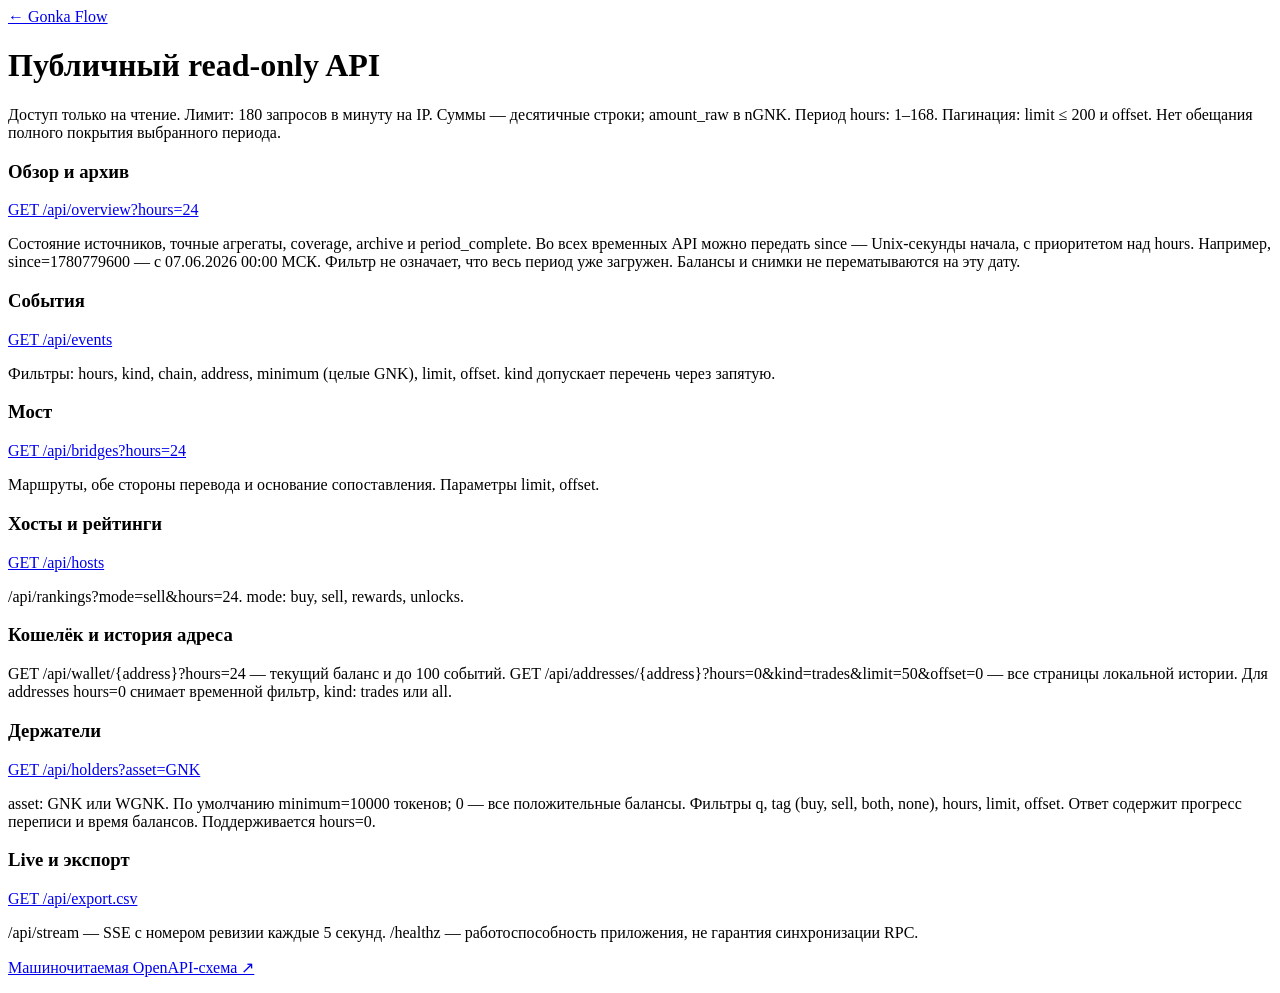
==== app/static/api.html @ 1b66ba34 "Build WGNK mint and market monitor with sortable trades and free Render seed" ====
<!doctype html><html lang="ru"><head><meta charset="utf-8"><meta name="viewport" content="width=device-width,initial-scale=1"><meta name="color-scheme" content="dark light"><script src="/static/theme.js"></script><link rel="stylesheet" href="/static/style.css"><link rel="stylesheet" href="/static/theme.css"><title>Gonka Flow · API</title></head><body><main class="methodology"><a href="/">← Gonka Flow</a><h1>Публичный read-only API</h1><p class="drawer-note">Доступ только на чтение. Лимит: 180 запросов в минуту на IP. Суммы — десятичные строки; amount_raw в nGNK. Период hours: 1–168. Пагинация: limit ≤ 200 и offset. Нет обещания полного покрытия выбранного периода.</p><div class="method-grid">
<article><h3>Обзор и архив</h3><a href="/api/overview?hours=24">GET /api/overview?hours=24</a><p>Состояние источников, точные агрегаты, coverage, archive и period_complete. Во всех временных API можно передать since — Unix-секунды начала, с приоритетом над hours. Например, since=1780779600 — с 07.06.2026 00:00 МСК. Фильтр не означает, что весь период уже загружен. Балансы и снимки не перематываются на эту дату.</p></article>
<article><h3>События</h3><a href="/api/events?hours=24&amp;limit=50">GET /api/events</a><p>Фильтры: hours, kind, chain, address, minimum (целые GNK), limit, offset. kind допускает перечень через запятую.</p></article>
<article><h3>Мост</h3><a href="/api/bridges?hours=24">GET /api/bridges?hours=24</a><p>Маршруты, обе стороны перевода и основание сопоставления. Параметры limit, offset.</p></article>
<article><h3>Хосты и рейтинги</h3><a href="/api/hosts">GET /api/hosts</a><p>/api/rankings?mode=sell&amp;hours=24. mode: buy, sell, rewards, unlocks.</p></article>
<article><h3>Кошелёк и история адреса</h3><p>GET /api/wallet/{address}?hours=24 — текущий баланс и до 100 событий. GET /api/addresses/{address}?hours=0&amp;kind=trades&amp;limit=50&amp;offset=0 — все страницы локальной истории. Для addresses hours=0 снимает временной фильтр, kind: trades или all.</p></article>
<article><h3>Держатели</h3><a href="/api/holders?asset=GNK&amp;minimum=10000">GET /api/holders?asset=GNK</a><p>asset: GNK или WGNK. По умолчанию minimum=10000 токенов; 0 — все положительные балансы. Фильтры q, tag (buy, sell, both, none), hours, limit, offset. Ответ содержит прогресс переписи и время балансов. Поддерживается hours=0.</p></article>
<article><h3>Live и экспорт</h3><a href="/api/export.csv?hours=24">GET /api/export.csv</a><p>/api/stream — SSE с номером ревизии каждые 5 секунд. /healthz — работоспособность приложения, не гарантия синхронизации RPC.</p></article></div><p class="drawer-note"><a href="/openapi.json">Машиночитаемая OpenAPI-схема ↗</a></p></main></body></html>
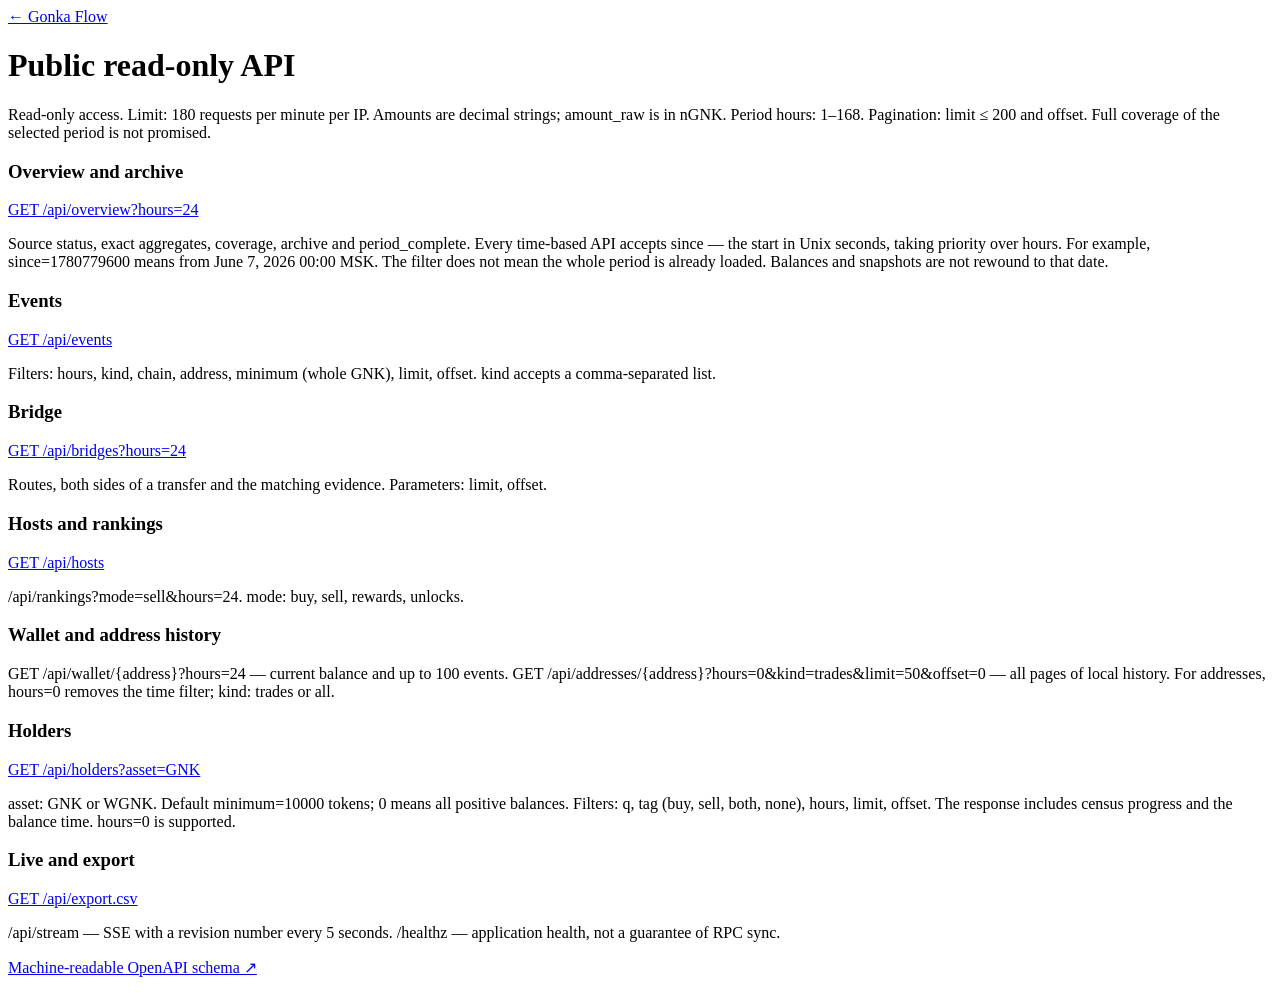
==== commit 165627e4: "Translate the project to English Interface, backend messages, docs, tests and check scripts. Numbers" ====
--- a/app/static/api.html
+++ b/app/static/api.html
@@ -1,8 +1,8 @@
-<!doctype html><html lang="ru"><head><meta charset="utf-8"><meta name="viewport" content="width=device-width,initial-scale=1"><meta name="color-scheme" content="dark light"><script src="/static/theme.js"></script><link rel="stylesheet" href="/static/style.css"><link rel="stylesheet" href="/static/theme.css"><title>Gonka Flow · API</title></head><body><main class="methodology"><a href="/">← Gonka Flow</a><h1>Публичный read-only API</h1><p class="drawer-note">Доступ только на чтение. Лимит: 180 запросов в минуту на IP. Суммы — десятичные строки; amount_raw в nGNK. Период hours: 1–168. Пагинация: limit ≤ 200 и offset. Нет обещания полного покрытия выбранного периода.</p><div class="method-grid">
-<article><h3>Обзор и архив</h3><a href="/api/overview?hours=24">GET /api/overview?hours=24</a><p>Состояние источников, точные агрегаты, coverage, archive и period_complete. Во всех временных API можно передать since — Unix-секунды начала, с приоритетом над hours. Например, since=1780779600 — с 07.06.2026 00:00 МСК. Фильтр не означает, что весь период уже загружен. Балансы и снимки не перематываются на эту дату.</p></article>
-<article><h3>События</h3><a href="/api/events?hours=24&amp;limit=50">GET /api/events</a><p>Фильтры: hours, kind, chain, address, minimum (целые GNK), limit, offset. kind допускает перечень через запятую.</p></article>
-<article><h3>Мост</h3><a href="/api/bridges?hours=24">GET /api/bridges?hours=24</a><p>Маршруты, обе стороны перевода и основание сопоставления. Параметры limit, offset.</p></article>
-<article><h3>Хосты и рейтинги</h3><a href="/api/hosts">GET /api/hosts</a><p>/api/rankings?mode=sell&amp;hours=24. mode: buy, sell, rewards, unlocks.</p></article>
-<article><h3>Кошелёк и история адреса</h3><p>GET /api/wallet/{address}?hours=24 — текущий баланс и до 100 событий. GET /api/addresses/{address}?hours=0&amp;kind=trades&amp;limit=50&amp;offset=0 — все страницы локальной истории. Для addresses hours=0 снимает временной фильтр, kind: trades или all.</p></article>
-<article><h3>Держатели</h3><a href="/api/holders?asset=GNK&amp;minimum=10000">GET /api/holders?asset=GNK</a><p>asset: GNK или WGNK. По умолчанию minimum=10000 токенов; 0 — все положительные балансы. Фильтры q, tag (buy, sell, both, none), hours, limit, offset. Ответ содержит прогресс переписи и время балансов. Поддерживается hours=0.</p></article>
-<article><h3>Live и экспорт</h3><a href="/api/export.csv?hours=24">GET /api/export.csv</a><p>/api/stream — SSE с номером ревизии каждые 5 секунд. /healthz — работоспособность приложения, не гарантия синхронизации RPC.</p></article></div><p class="drawer-note"><a href="/openapi.json">Машиночитаемая OpenAPI-схема ↗</a></p></main></body></html>
+<!doctype html><html lang="en"><head><meta charset="utf-8"><meta name="viewport" content="width=device-width,initial-scale=1"><meta name="color-scheme" content="dark light"><script src="/static/theme.js"></script><link rel="stylesheet" href="/static/style.css"><link rel="stylesheet" href="/static/theme.css"><title>Gonka Flow · API</title></head><body><main class="methodology"><a href="/">← Gonka Flow</a><h1>Public read-only API</h1><p class="drawer-note">Read-only access. Limit: 180 requests per minute per IP. Amounts are decimal strings; amount_raw is in nGNK. Period hours: 1–168. Pagination: limit ≤ 200 and offset. Full coverage of the selected period is not promised.</p><div class="method-grid">
+<article><h3>Overview and archive</h3><a href="/api/overview?hours=24">GET /api/overview?hours=24</a><p>Source status, exact aggregates, coverage, archive and period_complete. Every time-based API accepts since — the start in Unix seconds, taking priority over hours. For example, since=1780779600 means from June 7, 2026 00:00 MSK. The filter does not mean the whole period is already loaded. Balances and snapshots are not rewound to that date.</p></article>
+<article><h3>Events</h3><a href="/api/events?hours=24&amp;limit=50">GET /api/events</a><p>Filters: hours, kind, chain, address, minimum (whole GNK), limit, offset. kind accepts a comma-separated list.</p></article>
+<article><h3>Bridge</h3><a href="/api/bridges?hours=24">GET /api/bridges?hours=24</a><p>Routes, both sides of a transfer and the matching evidence. Parameters: limit, offset.</p></article>
+<article><h3>Hosts and rankings</h3><a href="/api/hosts">GET /api/hosts</a><p>/api/rankings?mode=sell&amp;hours=24. mode: buy, sell, rewards, unlocks.</p></article>
+<article><h3>Wallet and address history</h3><p>GET /api/wallet/{address}?hours=24 — current balance and up to 100 events. GET /api/addresses/{address}?hours=0&amp;kind=trades&amp;limit=50&amp;offset=0 — all pages of local history. For addresses, hours=0 removes the time filter; kind: trades or all.</p></article>
+<article><h3>Holders</h3><a href="/api/holders?asset=GNK&amp;minimum=10000">GET /api/holders?asset=GNK</a><p>asset: GNK or WGNK. Default minimum=10000 tokens; 0 means all positive balances. Filters: q, tag (buy, sell, both, none), hours, limit, offset. The response includes census progress and the balance time. hours=0 is supported.</p></article>
+<article><h3>Live and export</h3><a href="/api/export.csv?hours=24">GET /api/export.csv</a><p>/api/stream — SSE with a revision number every 5 seconds. /healthz — application health, not a guarantee of RPC sync.</p></article></div><p class="drawer-note"><a href="/openapi.json">Machine-readable OpenAPI schema ↗</a></p></main></body></html>
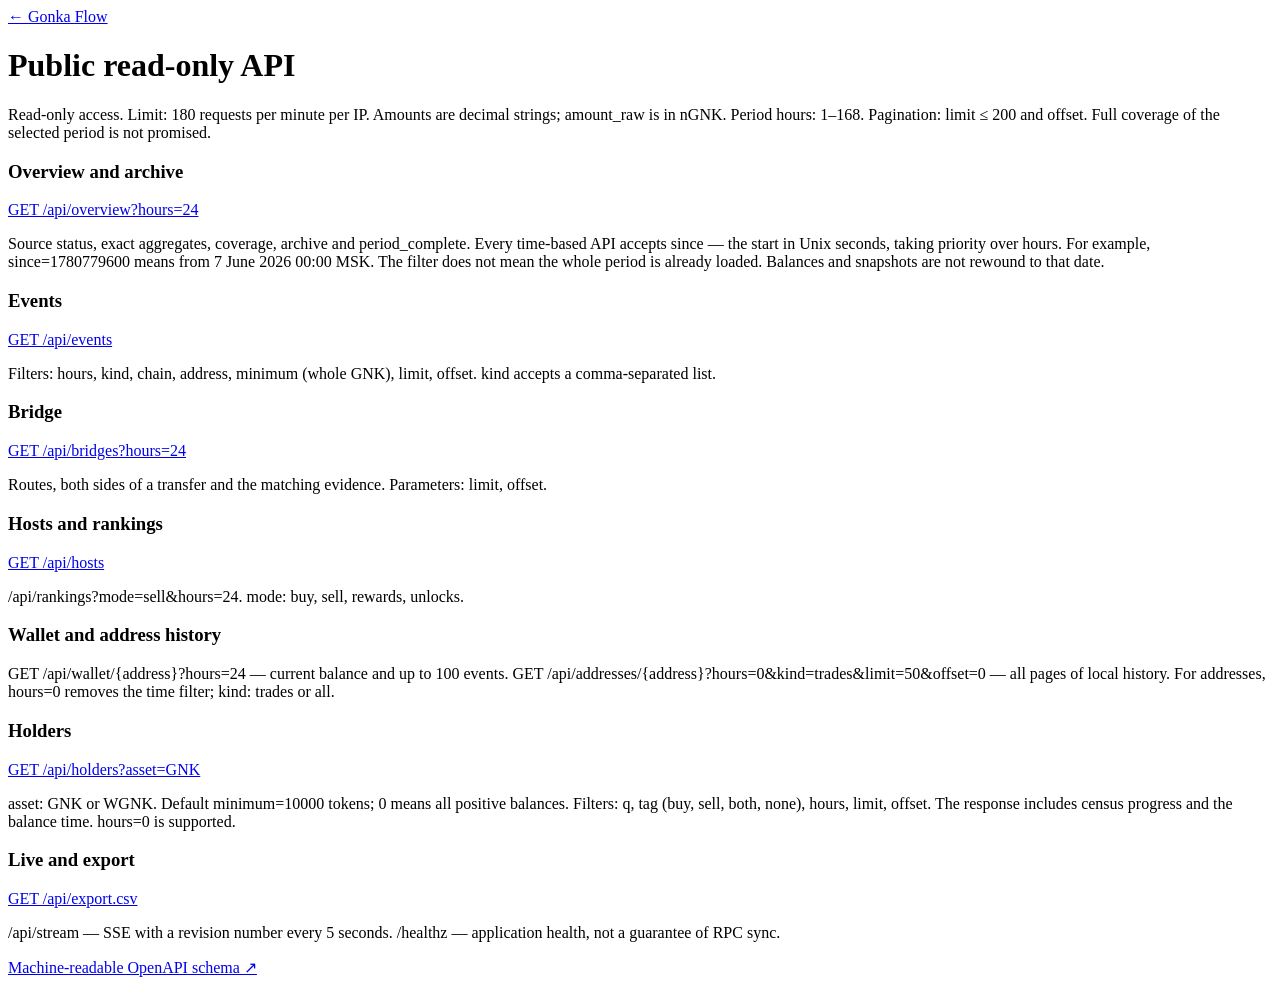
==== commit 810ce83d: "Show dates day-first and time on a 24-hour clock Dates and times use en-GB formatting; numbers keep " ====
--- a/app/static/api.html
+++ b/app/static/api.html
@@ -1,5 +1,5 @@
 <!doctype html><html lang="en"><head><meta charset="utf-8"><meta name="viewport" content="width=device-width,initial-scale=1"><meta name="color-scheme" content="dark light"><script src="/static/theme.js"></script><link rel="stylesheet" href="/static/style.css"><link rel="stylesheet" href="/static/theme.css"><title>Gonka Flow · API</title></head><body><main class="methodology"><a href="/">← Gonka Flow</a><h1>Public read-only API</h1><p class="drawer-note">Read-only access. Limit: 180 requests per minute per IP. Amounts are decimal strings; amount_raw is in nGNK. Period hours: 1–168. Pagination: limit ≤ 200 and offset. Full coverage of the selected period is not promised.</p><div class="method-grid">
-<article><h3>Overview and archive</h3><a href="/api/overview?hours=24">GET /api/overview?hours=24</a><p>Source status, exact aggregates, coverage, archive and period_complete. Every time-based API accepts since — the start in Unix seconds, taking priority over hours. For example, since=1780779600 means from June 7, 2026 00:00 MSK. The filter does not mean the whole period is already loaded. Balances and snapshots are not rewound to that date.</p></article>
+<article><h3>Overview and archive</h3><a href="/api/overview?hours=24">GET /api/overview?hours=24</a><p>Source status, exact aggregates, coverage, archive and period_complete. Every time-based API accepts since — the start in Unix seconds, taking priority over hours. For example, since=1780779600 means from 7 June 2026 00:00 MSK. The filter does not mean the whole period is already loaded. Balances and snapshots are not rewound to that date.</p></article>
 <article><h3>Events</h3><a href="/api/events?hours=24&amp;limit=50">GET /api/events</a><p>Filters: hours, kind, chain, address, minimum (whole GNK), limit, offset. kind accepts a comma-separated list.</p></article>
 <article><h3>Bridge</h3><a href="/api/bridges?hours=24">GET /api/bridges?hours=24</a><p>Routes, both sides of a transfer and the matching evidence. Parameters: limit, offset.</p></article>
 <article><h3>Hosts and rankings</h3><a href="/api/hosts">GET /api/hosts</a><p>/api/rankings?mode=sell&amp;hours=24. mode: buy, sell, rewards, unlocks.</p></article>
